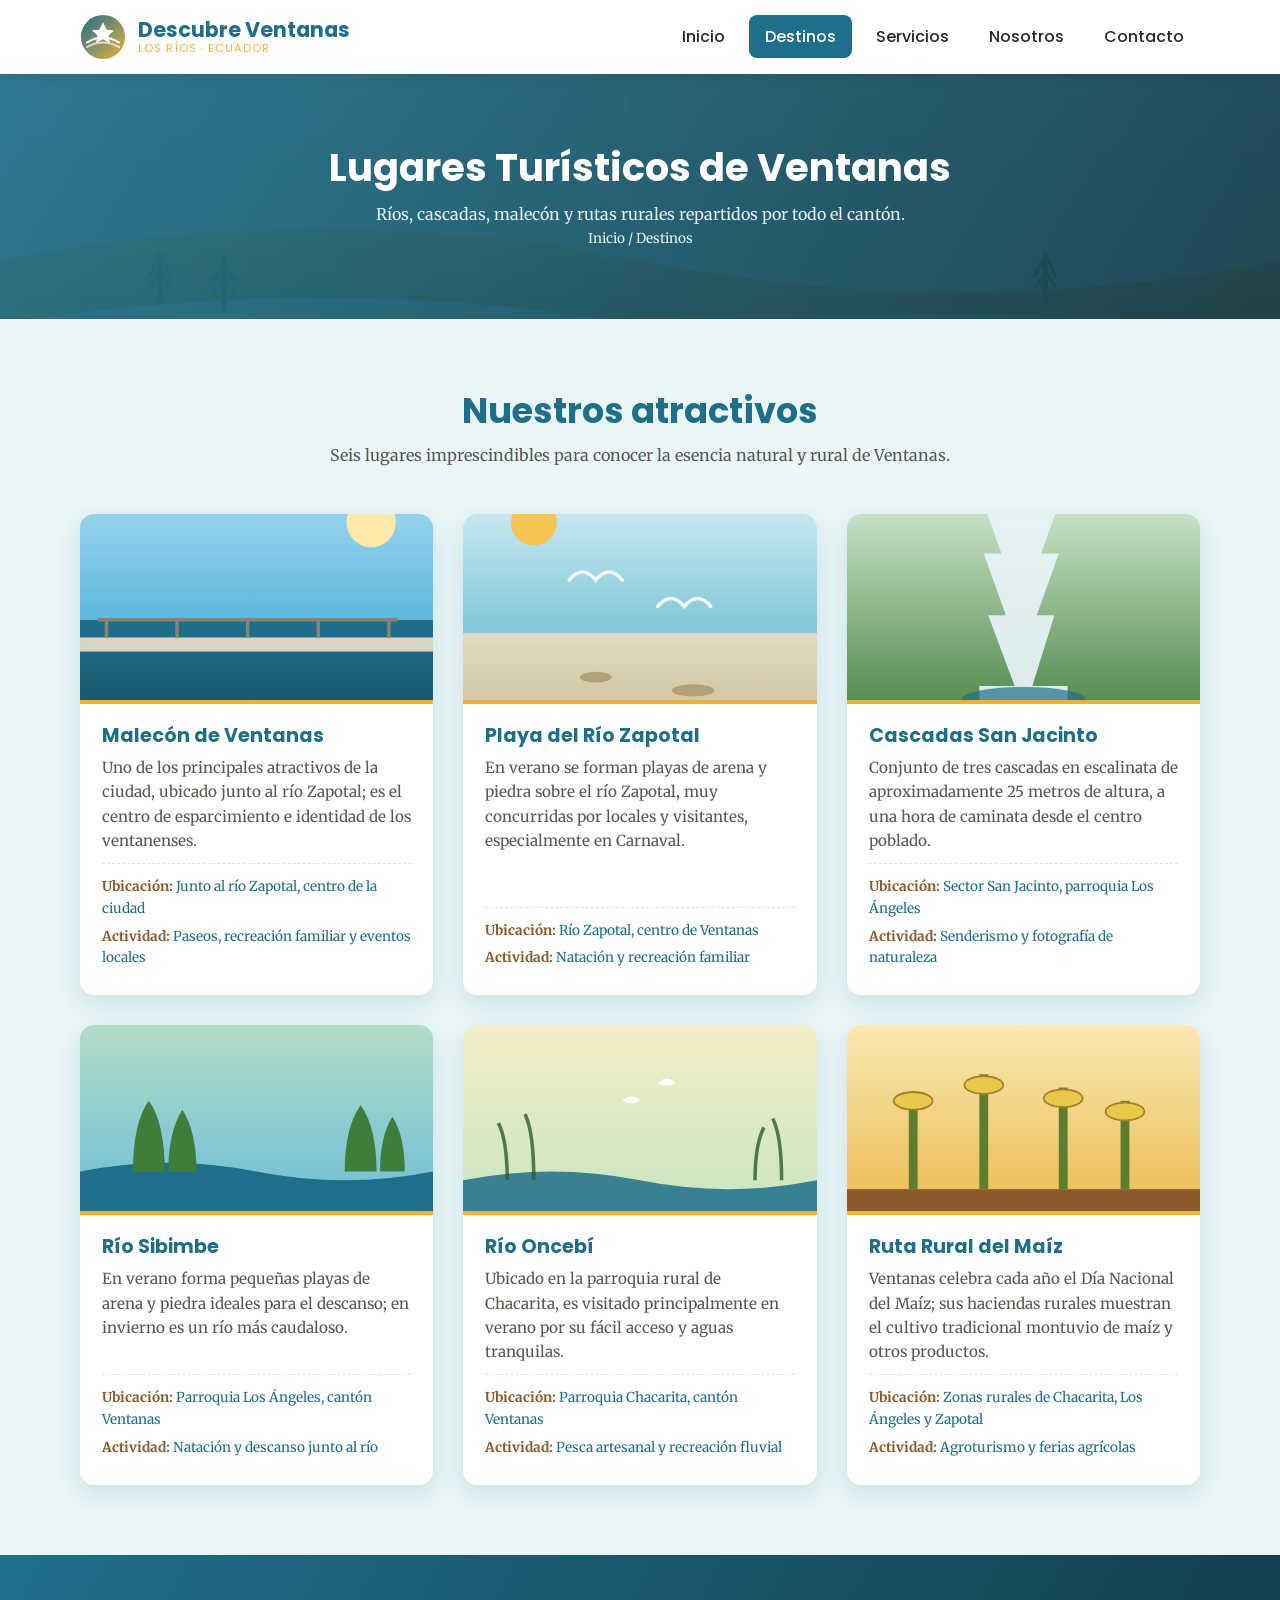
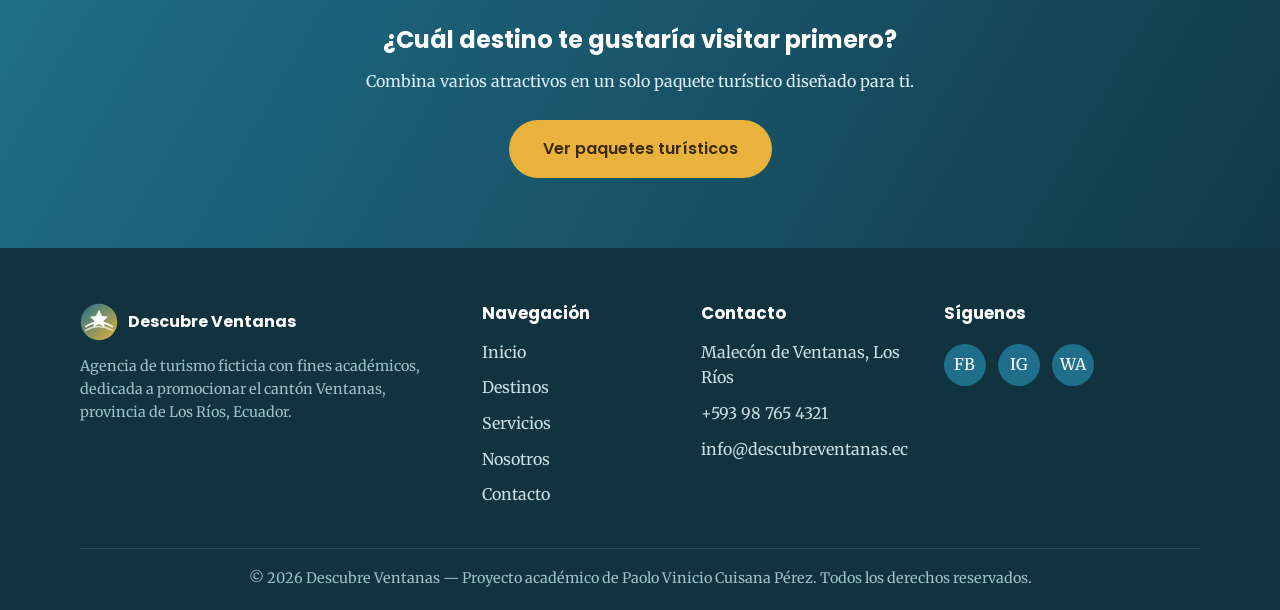
==== destinos.html @ 7761a27a "Agregar página de destinos y atractivos turísticos Co-Authored-By: Claude Sonnet 5 <noreply@anthropi" ====
<!DOCTYPE html>
<html lang="es">
<head>
  <meta charset="UTF-8">
  <meta name="viewport" content="width=device-width, initial-scale=1.0">
  <title>Destinos y Atractivos | Descubre Ventanas</title>
  <meta name="description" content="Conoce los principales atractivos turísticos del cantón Ventanas, Los Ríos: ríos, cascadas, malecón y rutas rurales.">
  <link rel="icon" type="image/svg+xml" href="images/logo.svg">
  <link rel="preconnect" href="https://fonts.googleapis.com">
  <link href="https://fonts.googleapis.com/css2?family=Merriweather:wght@300;400;700&family=Poppins:wght@400;500;600;700&display=swap" rel="stylesheet">
  <link rel="stylesheet" href="css/styles.css">
</head>
<body>

  <header class="encabezado">
    <nav class="barra-nav">
      <a href="index.html" class="marca">
        <img src="images/logo.svg" alt="Logotipo de Descubre Ventanas">
        <span class="nombre-agencia">Descubre Ventanas<span>Los Ríos · Ecuador</span></span>
      </a>
      <button class="boton-menu-movil" aria-label="Abrir menú" aria-expanded="false" id="botonMenu">&#9776;</button>
      <ul class="menu-principal" id="menuPrincipal">
        <li><a href="index.html">Inicio</a></li>
        <li><a href="destinos.html" class="activo">Destinos</a></li>
        <li><a href="servicios.html">Servicios</a></li>
        <li><a href="nosotros.html">Nosotros</a></li>
        <li><a href="contacto.html">Contacto</a></li>
      </ul>
    </nav>
  </header>

  <main>
    <section class="banner-interno">
      <h1>Lugares Turísticos de Ventanas</h1>
      <p>Ríos, cascadas, malecón y rutas rurales repartidos por todo el cantón.</p>
      <p class="migas">Inicio / Destinos</p>
    </section>

    <section>
      <div class="contenedor">
        <div class="seccion-titulo">
          <h2>Nuestros atractivos</h2>
          <p>Seis lugares imprescindibles para conocer la esencia natural y rural de Ventanas.</p>
        </div>

        <div class="grid-atractivos">

          <article class="tarjeta-atractivo">
            <img src="images/destino1.svg" alt="Malecón de Ventanas junto al río Zapotal">
            <div class="contenido">
              <h3>Malecón de Ventanas</h3>
              <p>Uno de los principales atractivos de la ciudad, ubicado junto al río Zapotal; es el centro de esparcimiento e identidad de los ventanenses.</p>
              <div class="meta">
                <span><strong>Ubicación:</strong> Junto al río Zapotal, centro de la ciudad</span>
                <span><strong>Actividad:</strong> Paseos, recreación familiar y eventos locales</span>
              </div>
            </div>
          </article>

          <article class="tarjeta-atractivo">
            <img src="images/destino2.svg" alt="Playa del Río Zapotal">
            <div class="contenido">
              <h3>Playa del Río Zapotal</h3>
              <p>En verano se forman playas de arena y piedra sobre el río Zapotal, muy concurridas por locales y visitantes, especialmente en Carnaval.</p>
              <div class="meta">
                <span><strong>Ubicación:</strong> Río Zapotal, centro de Ventanas</span>
                <span><strong>Actividad:</strong> Natación y recreación familiar</span>
              </div>
            </div>
          </article>

          <article class="tarjeta-atractivo">
            <img src="images/destino3.svg" alt="Cascadas San Jacinto">
            <div class="contenido">
              <h3>Cascadas San Jacinto</h3>
              <p>Conjunto de tres cascadas en escalinata de aproximadamente 25 metros de altura, a una hora de caminata desde el centro poblado.</p>
              <div class="meta">
                <span><strong>Ubicación:</strong> Sector San Jacinto, parroquia Los Ángeles</span>
                <span><strong>Actividad:</strong> Senderismo y fotografía de naturaleza</span>
              </div>
            </div>
          </article>

          <article class="tarjeta-atractivo">
            <img src="images/destino4.svg" alt="Río Sibimbe">
            <div class="contenido">
              <h3>Río Sibimbe</h3>
              <p>En verano forma pequeñas playas de arena y piedra ideales para el descanso; en invierno es un río más caudaloso.</p>
              <div class="meta">
                <span><strong>Ubicación:</strong> Parroquia Los Ángeles, cantón Ventanas</span>
                <span><strong>Actividad:</strong> Natación y descanso junto al río</span>
              </div>
            </div>
          </article>

          <article class="tarjeta-atractivo">
            <img src="images/destino5.svg" alt="Río Oncebí">
            <div class="contenido">
              <h3>Río Oncebí</h3>
              <p>Ubicado en la parroquia rural de Chacarita, es visitado principalmente en verano por su fácil acceso y aguas tranquilas.</p>
              <div class="meta">
                <span><strong>Ubicación:</strong> Parroquia Chacarita, cantón Ventanas</span>
                <span><strong>Actividad:</strong> Pesca artesanal y recreación fluvial</span>
              </div>
            </div>
          </article>

          <article class="tarjeta-atractivo">
            <img src="images/destino6.svg" alt="Ruta rural del maíz en Ventanas">
            <div class="contenido">
              <h3>Ruta Rural del Maíz</h3>
              <p>Ventanas celebra cada año el Día Nacional del Maíz; sus haciendas rurales muestran el cultivo tradicional montuvio de maíz y otros productos.</p>
              <div class="meta">
                <span><strong>Ubicación:</strong> Zonas rurales de Chacarita, Los Ángeles y Zapotal</span>
                <span><strong>Actividad:</strong> Agroturismo y ferias agrícolas</span>
              </div>
            </div>
          </article>

        </div>
      </div>
    </section>

    <section class="cta">
      <div class="contenedor">
        <h2>¿Cuál destino te gustaría visitar primero?</h2>
        <p>Combina varios atractivos en un solo paquete turístico diseñado para ti.</p>
        <a href="servicios.html" class="btn btn-primario">Ver paquetes turísticos</a>
      </div>
    </section>
  </main>

  <footer class="pie-pagina">
    <div class="contenedor">
      <div class="pie-grid">
        <div>
          <div class="pie-marca">
            <img src="images/logo.svg" alt="Logotipo Descubre Ventanas">
            <span>Descubre Ventanas</span>
          </div>
          <p>Agencia de turismo ficticia con fines académicos, dedicada a promocionar el cantón Ventanas, provincia de Los Ríos, Ecuador.</p>
        </div>
        <div>
          <h4>Navegación</h4>
          <ul>
            <li><a href="index.html">Inicio</a></li>
            <li><a href="destinos.html">Destinos</a></li>
            <li><a href="servicios.html">Servicios</a></li>
            <li><a href="nosotros.html">Nosotros</a></li>
            <li><a href="contacto.html">Contacto</a></li>
          </ul>
        </div>
        <div>
          <h4>Contacto</h4>
          <ul>
            <li>Malecón de Ventanas, Los Ríos</li>
            <li>+593 98 765 4321</li>
            <li>info@descubreventanas.ec</li>
          </ul>
        </div>
        <div>
          <h4>Síguenos</h4>
          <div class="redes-sociales">
            <a href="#" aria-label="Facebook">FB</a>
            <a href="#" aria-label="Instagram">IG</a>
            <a href="#" aria-label="WhatsApp">WA</a>
          </div>
        </div>
      </div>
      <div class="pie-inferior">
        <p>&copy; 2026 Descubre Ventanas — Proyecto académico de Paolo Vinicio Cuisana Pérez. Todos los derechos reservados.</p>
      </div>
    </div>
  </footer>

  <script>
    const botonMenu = document.getElementById('botonMenu');
    const menuPrincipal = document.getElementById('menuPrincipal');
    botonMenu.addEventListener('click', () => {
      const abierto = menuPrincipal.classList.toggle('abierto');
      botonMenu.setAttribute('aria-expanded', abierto);
    });
  </script>
</body>
</html>
---- css/styles.css ----
/* ==========================================================================
   Descubre Ventanas — Hoja de estilos principal
   Agencia de turismo ficticia | Cantón Ventanas, Los Ríos, Ecuador
   ========================================================================== */

/* ---------- Variables globales ---------- */
:root {
  --rio: #1f6f8b;
  --rio-claro: #5fb8dd;
  --fondo-suave: #eaf6f7;
  --maiz: #e8b23d;
  --maiz-suave: #fdf1c7;
  --verde: #3f7d3a;
  --tierra: #8a5a2b;
  --texto: #2c2a26;
  --texto-suave: #5a5650;
  --blanco: #ffffff;
  --sombra: 0 8px 24px rgba(31, 111, 139, 0.16);
  --radio: 14px;
  --fuente-titulos: "Poppins", "Segoe UI", Arial, sans-serif;
  --fuente-texto: "Merriweather", Georgia, serif;
}

/* ---------- Reset básico y modelo de caja ---------- */
* {
  margin: 0;
  padding: 0;
  box-sizing: border-box;
}

html {
  scroll-behavior: smooth;
}

body {
  font-family: var(--fuente-texto);
  color: var(--texto);
  background-color: var(--fondo-suave);
  line-height: 1.6;
  overflow-x: hidden;
}

img {
  max-width: 100%;
  display: block;
}

a {
  text-decoration: none;
  color: inherit;
}

ul {
  list-style: none;
}

h1, h2, h3, h4 {
  font-family: var(--fuente-titulos);
  color: var(--rio);
  line-height: 1.25;
}

.contenedor {
  width: 100%;
  max-width: 1160px;
  margin: 0 auto;
  padding: 0 20px;
}

section {
  padding: 70px 0;
}

.seccion-titulo {
  text-align: center;
  margin-bottom: 45px;
}

.seccion-titulo h2 {
  font-size: 2.2rem;
  margin-bottom: 10px;
}

.seccion-titulo p {
  color: var(--texto-suave);
  max-width: 620px;
  margin: 0 auto;
}

.fondo-alterno {
  background-color: var(--maiz-suave);
}

/* ---------- Botones ---------- */
.btn {
  display: inline-block;
  padding: 14px 32px;
  border-radius: 50px;
  font-family: var(--fuente-titulos);
  font-weight: 600;
  border: 2px solid transparent;
  cursor: pointer;
  transition: transform 0.25s ease, box-shadow 0.25s ease, background-color 0.25s ease;
}

.btn-primario {
  background-color: var(--maiz);
  color: #3a2a05;
}

.btn-primario:hover,
.btn-primario:focus {
  background-color: #c8912a;
  transform: translateY(-3px);
  box-shadow: var(--sombra);
}

.btn-secundario {
  background-color: transparent;
  border-color: var(--blanco);
  color: var(--blanco);
}

.btn-secundario:hover,
.btn-secundario:focus {
  background-color: var(--blanco);
  color: var(--rio);
  transform: translateY(-3px);
}

.btn-outline {
  background-color: transparent;
  border-color: var(--rio);
  color: var(--rio);
}

.btn-outline:hover,
.btn-outline:focus {
  background-color: var(--rio);
  color: var(--blanco);
}

/* ---------- Encabezado / Menú principal ---------- */
.encabezado {
  position: sticky;
  top: 0;
  z-index: 100;
  background-color: rgba(255, 255, 255, 0.97);
  box-shadow: 0 2px 12px rgba(0, 0, 0, 0.08);
}

.barra-nav {
  display: flex;
  align-items: center;
  justify-content: space-between;
  padding: 14px 20px;
  max-width: 1160px;
  margin: 0 auto;
}

.marca {
  display: flex;
  align-items: center;
  gap: 12px;
}

.marca img {
  width: 46px;
  height: 46px;
}

.marca .nombre-agencia {
  font-family: var(--fuente-titulos);
  font-weight: 700;
  font-size: 1.3rem;
  color: var(--rio);
  line-height: 1.1;
}

.marca .nombre-agencia span {
  display: block;
  font-size: 0.7rem;
  font-weight: 400;
  color: var(--maiz);
  letter-spacing: 1px;
  text-transform: uppercase;
}

.menu-principal {
  display: flex;
  gap: 8px;
}

.menu-principal a {
  padding: 10px 16px;
  border-radius: 8px;
  font-family: var(--fuente-titulos);
  font-weight: 500;
  color: var(--texto);
  transition: background-color 0.2s ease, color 0.2s ease;
}

.menu-principal a:hover,
.menu-principal a:focus {
  background-color: var(--fondo-suave);
  color: var(--rio);
}

.menu-principal a.activo {
  background-color: var(--rio);
  color: var(--blanco);
}

.boton-menu-movil {
  display: none;
  background: none;
  border: none;
  font-size: 1.6rem;
  color: var(--rio);
  cursor: pointer;
}

/* ---------- Hero ---------- */
.hero {
  position: relative;
  min-height: 88vh;
  display: flex;
  align-items: center;
  color: var(--blanco);
  overflow: hidden;
}

.hero-fondo {
  position: absolute;
  inset: 0;
  width: 100%;
  height: 100%;
  object-fit: cover;
  z-index: -2;
}

.hero::after {
  content: "";
  position: absolute;
  inset: 0;
  background: linear-gradient(180deg, rgba(15, 45, 60, 0.35), rgba(15, 45, 60, 0.78));
  z-index: -1;
}

.hero-contenido {
  max-width: 680px;
  padding: 0 20px;
  margin: 0 auto;
  text-align: center;
}

.hero-contenido .eslogan {
  font-family: var(--fuente-titulos);
  text-transform: uppercase;
  letter-spacing: 3px;
  color: var(--maiz-suave);
  font-size: 0.95rem;
  margin-bottom: 14px;
}

.hero-contenido h1 {
  color: var(--blanco);
  font-size: 3rem;
  margin-bottom: 18px;
}

.hero-contenido p {
  font-family: var(--fuente-texto);
  font-size: 1.1rem;
  margin-bottom: 30px;
}

.hero-botones {
  display: flex;
  gap: 16px;
  justify-content: center;
  flex-wrap: wrap;
}

/* ---------- Franja de destacados (página inicio) ---------- */
.destacados {
  display: grid;
  grid-template-columns: repeat(3, 1fr);
  gap: 26px;
}

.destacado-card {
  background-color: var(--blanco);
  border: 1px solid #dcebee;
  border-radius: var(--radio);
  padding: 30px 24px;
  text-align: center;
  box-shadow: var(--sombra);
  transition: transform 0.25s ease;
}

.destacado-card:hover {
  transform: translateY(-6px);
}

.destacado-card .icono {
  font-size: 2.4rem;
  margin-bottom: 14px;
}

.destacado-card h3 {
  margin-bottom: 10px;
  font-size: 1.15rem;
}

.destacado-card p {
  color: var(--texto-suave);
  font-size: 0.95rem;
}

/* ---------- Llamado a la acción ---------- */
.cta {
  background: linear-gradient(120deg, var(--rio), #123a49);
  color: var(--blanco);
  text-align: center;
  padding: 70px 20px;
}

.cta h2 {
  color: var(--blanco);
  margin-bottom: 14px;
}

.cta p {
  max-width: 560px;
  margin: 0 auto 26px;
  color: #dcf0f6;
}

/* ---------- Tarjetas de atractivos (Grid) ---------- */
.grid-atractivos {
  display: grid;
  grid-template-columns: repeat(3, 1fr);
  gap: 30px;
}

.tarjeta-atractivo {
  background-color: var(--blanco);
  border-radius: var(--radio);
  overflow: hidden;
  box-shadow: var(--sombra);
  display: flex;
  flex-direction: column;
  transition: transform 0.25s ease, box-shadow 0.25s ease;
}

.tarjeta-atractivo:hover {
  transform: translateY(-8px);
  box-shadow: 0 14px 30px rgba(31, 111, 139, 0.22);
}

.tarjeta-atractivo img {
  width: 100%;
  height: 190px;
  object-fit: cover;
  border-bottom: 4px solid var(--maiz);
}

.tarjeta-atractivo .contenido {
  padding: 20px 22px 26px;
  display: flex;
  flex-direction: column;
  flex-grow: 1;
}

.tarjeta-atractivo h3 {
  font-size: 1.2rem;
  margin-bottom: 8px;
}

.tarjeta-atractivo p {
  color: var(--texto-suave);
  font-size: 0.95rem;
  margin-bottom: 10px;
}

.tarjeta-atractivo .meta {
  margin-top: auto;
  display: flex;
  flex-direction: column;
  gap: 6px;
  font-size: 0.85rem;
  color: var(--rio);
  border-top: 1px dashed #d3e6ea;
  padding-top: 12px;
}

.tarjeta-atractivo .meta strong {
  color: var(--tierra);
}

/* ---------- Servicios y paquetes (Flexbox) ---------- */
.grid-servicios {
  display: flex;
  flex-wrap: wrap;
  gap: 28px;
  justify-content: center;
}

.tarjeta-servicio {
  background-color: var(--blanco);
  border-radius: var(--radio);
  box-shadow: var(--sombra);
  flex: 1 1 260px;
  max-width: 340px;
  padding: 30px 26px;
  display: flex;
  flex-direction: column;
  border-top: 5px solid var(--maiz);
  transition: transform 0.25s ease;
}

.tarjeta-servicio:hover {
  transform: translateY(-6px);
}

.tarjeta-servicio .icono {
  font-size: 2.2rem;
  margin-bottom: 12px;
}

.tarjeta-servicio h3 {
  margin-bottom: 10px;
  font-size: 1.2rem;
}

.tarjeta-servicio p {
  color: var(--texto-suave);
  font-size: 0.95rem;
  margin-bottom: 18px;
  flex-grow: 1;
}

.tarjeta-servicio .precio {
  font-family: var(--fuente-titulos);
  font-weight: 700;
  color: var(--rio);
  font-size: 1.15rem;
  margin-bottom: 14px;
}

.tarjeta-servicio .precio span {
  font-size: 0.8rem;
  font-weight: 400;
  color: var(--texto-suave);
  display: block;
}

.tarjeta-servicio ul {
  margin: 0 0 18px;
  font-size: 0.88rem;
  color: var(--texto-suave);
}

.tarjeta-servicio ul li::before {
  content: "🌽 ";
}

.tarjeta-servicio ul li {
  margin-bottom: 6px;
}

/* ---------- Página Nosotros ---------- */
.dos-columnas {
  display: grid;
  grid-template-columns: 1fr 1fr;
  gap: 50px;
  align-items: center;
}

.dos-columnas img {
  border-radius: var(--radio);
  box-shadow: var(--sombra);
}

.valores-lista {
  display: grid;
  grid-template-columns: repeat(4, 1fr);
  gap: 22px;
  margin-top: 20px;
}

.valor-item {
  background-color: var(--blanco);
  border-radius: var(--radio);
  padding: 26px 18px;
  text-align: center;
  box-shadow: var(--sombra);
  border-bottom: 4px solid var(--rio-claro);
}

.valor-item .icono {
  font-size: 2rem;
  margin-bottom: 10px;
}

.linea-tiempo {
  border-left: 3px solid var(--maiz);
  padding-left: 26px;
  margin-top: 10px;
}

.linea-tiempo .hito {
  margin-bottom: 22px;
  position: relative;
}

.linea-tiempo .hito::before {
  content: "";
  position: absolute;
  left: -32px;
  top: 4px;
  width: 14px;
  height: 14px;
  background-color: var(--maiz);
  border-radius: 50%;
  border: 3px solid var(--blanco);
  box-shadow: 0 0 0 2px var(--maiz);
}

.linea-tiempo .hito strong {
  color: var(--rio);
  display: block;
  font-family: var(--fuente-titulos);
}

/* ---------- Formulario de contacto ---------- */
.contacto-envoltura {
  display: grid;
  grid-template-columns: 1fr 1fr;
  gap: 50px;
}

.info-contacto .item {
  display: flex;
  gap: 14px;
  margin-bottom: 22px;
  align-items: flex-start;
}

.info-contacto .icono {
  font-size: 1.5rem;
  background-color: var(--fondo-suave);
  padding: 10px;
  border-radius: 10px;
}

.info-contacto h3 {
  font-size: 1rem;
  margin-bottom: 4px;
}

.info-contacto p {
  color: var(--texto-suave);
  font-size: 0.92rem;
}

.redes-sociales {
  display: flex;
  gap: 12px;
  margin-top: 20px;
}

.redes-sociales a {
  background-color: var(--rio);
  color: var(--blanco);
  width: 42px;
  height: 42px;
  border-radius: 50%;
  display: flex;
  align-items: center;
  justify-content: center;
  transition: background-color 0.2s ease, transform 0.2s ease;
}

.redes-sociales a:hover,
.redes-sociales a:focus {
  background-color: var(--maiz);
  transform: scale(1.08);
}

.formulario {
  background-color: var(--blanco);
  border-radius: var(--radio);
  box-shadow: var(--sombra);
  padding: 34px;
}

.campo {
  margin-bottom: 20px;
}

.campo label {
  display: block;
  font-family: var(--fuente-titulos);
  font-weight: 600;
  font-size: 0.92rem;
  margin-bottom: 7px;
  color: var(--rio);
}

.campo .requerido {
  color: #b5462f;
}

.campo input,
.campo select,
.campo textarea {
  width: 100%;
  padding: 12px 14px;
  border: 2px solid #d3e5ea;
  border-radius: 10px;
  font-family: var(--fuente-texto);
  font-size: 0.95rem;
  background-color: #fbfdfd;
  transition: border-color 0.2s ease, box-shadow 0.2s ease;
}

.campo input:focus,
.campo select:focus,
.campo textarea:focus {
  outline: none;
  border-color: var(--rio);
  box-shadow: 0 0 0 3px rgba(31, 111, 139, 0.15);
  background-color: var(--blanco);
}

.campo textarea {
  resize: vertical;
  min-height: 110px;
}

.fila-doble {
  display: grid;
  grid-template-columns: 1fr 1fr;
  gap: 18px;
}

.formulario .btn {
  width: 100%;
  text-align: center;
}

.nota-formulario {
  font-size: 0.82rem;
  color: var(--texto-suave);
  margin-top: 14px;
  text-align: center;
}

.mapa-envoltura {
  margin-top: 60px;
  border-radius: var(--radio);
  overflow: hidden;
  box-shadow: var(--sombra);
}

.mapa-envoltura iframe {
  width: 100%;
  height: 380px;
  border: 0;
  display: block;
}

/* ---------- Pie de página ---------- */
.pie-pagina {
  background-color: #10333f;
  color: #c9dfe3;
  padding: 55px 0 20px;
}

.pie-grid {
  display: grid;
  grid-template-columns: 2fr 1fr 1fr 1.4fr;
  gap: 36px;
  margin-bottom: 30px;
}

.pie-pagina h4 {
  color: var(--blanco);
  margin-bottom: 16px;
  font-size: 1.05rem;
}

.pie-marca {
  display: flex;
  align-items: center;
  gap: 10px;
  margin-bottom: 14px;
}

.pie-marca img {
  width: 38px;
  height: 38px;
}

.pie-marca span {
  font-family: var(--fuente-titulos);
  font-weight: 700;
  color: var(--blanco);
}

.pie-pagina p {
  font-size: 0.9rem;
  color: #9cc0c7;
}

.pie-pagina ul li {
  margin-bottom: 10px;
}

.pie-pagina ul li a:hover,
.pie-pagina ul li a:focus {
  color: var(--maiz);
}

.pie-inferior {
  border-top: 1px solid rgba(255, 255, 255, 0.12);
  padding-top: 18px;
  text-align: center;
  font-size: 0.82rem;
  color: #7fa3aa;
}

/* ---------- Banner interno para páginas secundarias ---------- */
.banner-interno {
  background: linear-gradient(120deg, rgba(31,111,139,0.92), rgba(18,58,73,0.92)), url("../images/hero.svg");
  background-size: cover;
  background-position: center;
  color: var(--blanco);
  padding: 70px 20px;
  text-align: center;
}

.banner-interno h1 {
  color: var(--blanco);
  font-size: 2.4rem;
  margin-bottom: 10px;
}

.banner-interno p {
  color: #e2f2f6;
  max-width: 560px;
  margin: 0 auto;
}

.migas {
  font-size: 0.85rem;
  margin-top: 14px;
  color: var(--maiz-suave);
}

/* ---------- Utilidades ---------- */
.centrado {
  text-align: center;
}

.mt-grande {
  margin-top: 50px;
}

/* ==========================================================================
   Diseño responsive
   ========================================================================== */

@media (max-width: 1024px) {
  .destacados,
  .grid-atractivos {
    grid-template-columns: repeat(2, 1fr);
  }

  .pie-grid {
    grid-template-columns: 1fr 1fr;
  }

  .valores-lista {
    grid-template-columns: repeat(2, 1fr);
  }
}

@media (max-width: 768px) {
  .menu-principal {
    position: absolute;
    top: 100%;
    left: 0;
    right: 0;
    background-color: var(--blanco);
    flex-direction: column;
    padding: 10px 20px 20px;
    box-shadow: 0 10px 20px rgba(0, 0, 0, 0.1);
    display: none;
  }

  .menu-principal.abierto {
    display: flex;
  }

  .boton-menu-movil {
    display: block;
  }

  .hero-contenido h1 {
    font-size: 2.1rem;
  }

  .destacados,
  .grid-atractivos {
    grid-template-columns: 1fr;
  }

  .dos-columnas,
  .contacto-envoltura {
    grid-template-columns: 1fr;
  }

  .dos-columnas .imagen {
    order: -1;
  }

  .fila-doble {
    grid-template-columns: 1fr;
  }

  .pie-grid {
    grid-template-columns: 1fr;
    text-align: center;
  }

  .pie-marca,
  .redes-sociales {
    justify-content: center;
  }

  .valores-lista {
    grid-template-columns: 1fr;
  }

  section {
    padding: 50px 0;
  }
}

@media (max-width: 480px) {
  .hero-contenido h1 {
    font-size: 1.7rem;
  }

  .hero-botones {
    flex-direction: column;
  }

  .btn {
    width: 100%;
    text-align: center;
  }

  .marca .nombre-agencia {
    font-size: 1.05rem;
  }
}
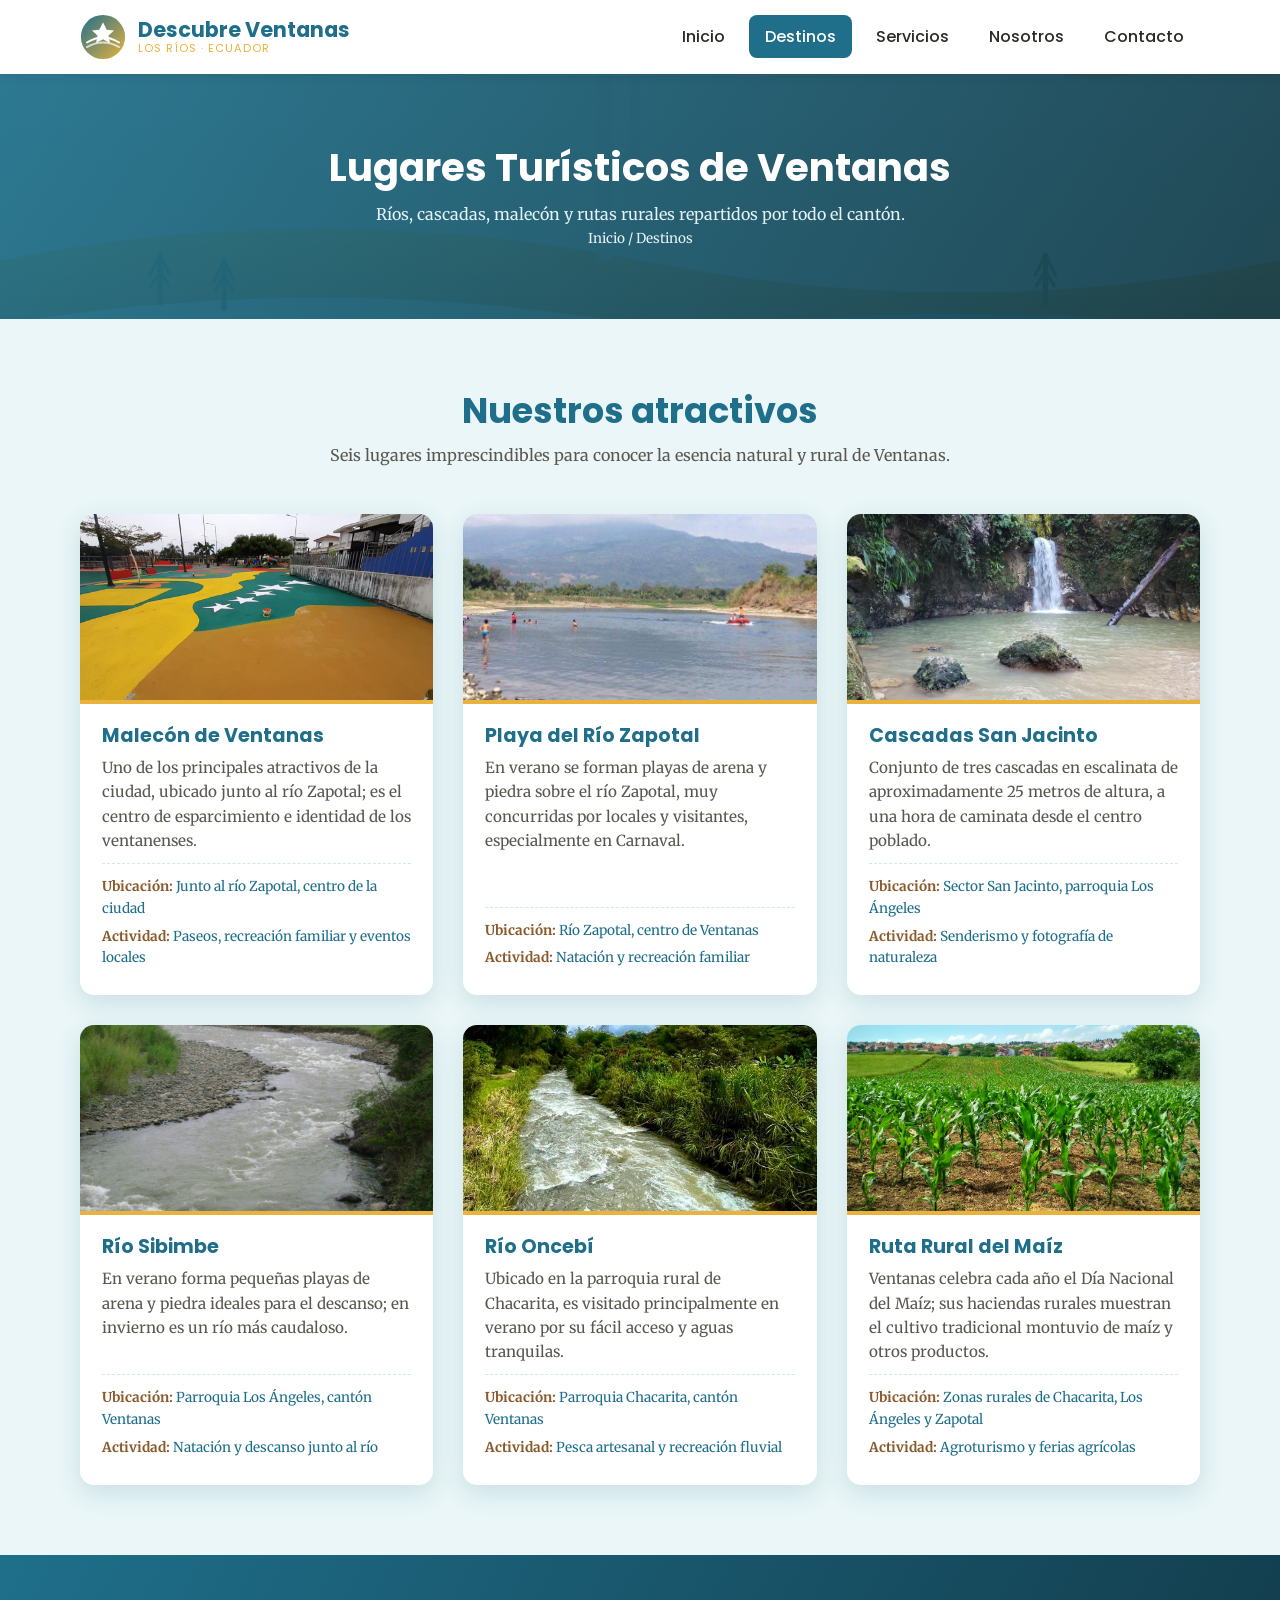
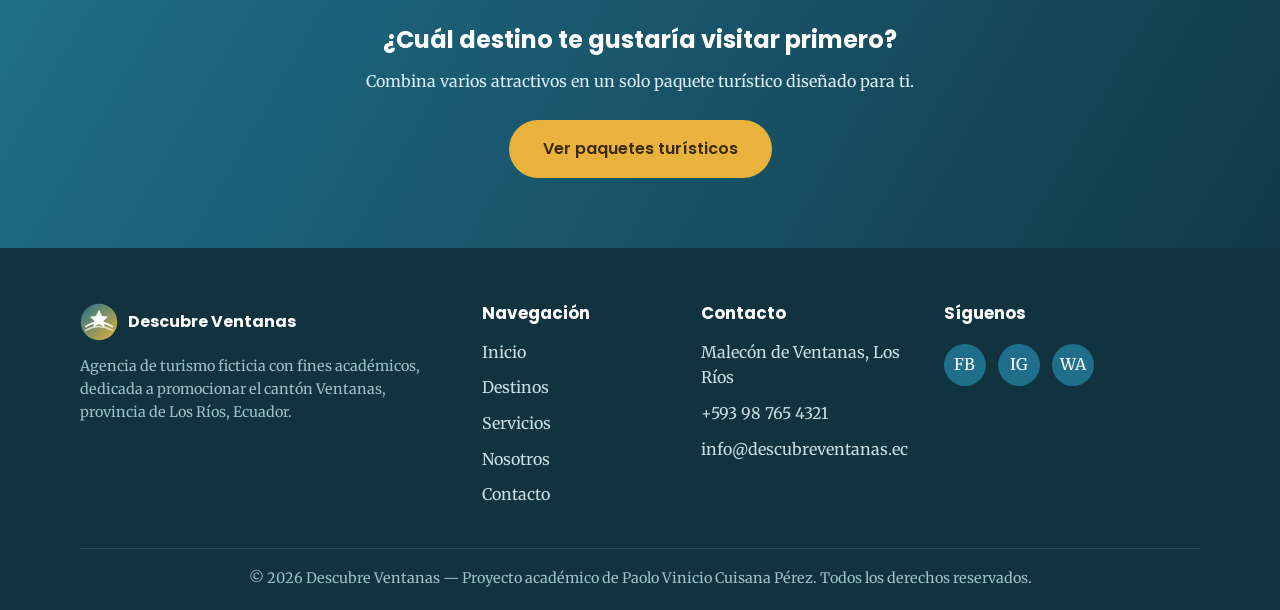
==== commit 78256893: "Reemplazar ilustraciones por fotografías reales de los atractivos Co-Authored-By: Claude Sonnet 5 <n" ====
--- a/destinos.html
+++ b/destinos.html
@@ -46,7 +46,7 @@
         <div class="grid-atractivos">
 
           <article class="tarjeta-atractivo">
-            <img src="images/destino1.svg" alt="Malecón de Ventanas junto al río Zapotal">
+            <img src="images/destino1.jpg" alt="Malecón de Ventanas junto al río Zapotal">
             <div class="contenido">
               <h3>Malecón de Ventanas</h3>
               <p>Uno de los principales atractivos de la ciudad, ubicado junto al río Zapotal; es el centro de esparcimiento e identidad de los ventanenses.</p>
@@ -58,7 +58,7 @@
           </article>
 
           <article class="tarjeta-atractivo">
-            <img src="images/destino2.svg" alt="Playa del Río Zapotal">
+            <img src="images/destino2.jpg" alt="Playa del Río Zapotal">
             <div class="contenido">
               <h3>Playa del Río Zapotal</h3>
               <p>En verano se forman playas de arena y piedra sobre el río Zapotal, muy concurridas por locales y visitantes, especialmente en Carnaval.</p>
@@ -70,7 +70,7 @@
           </article>
 
           <article class="tarjeta-atractivo">
-            <img src="images/destino3.svg" alt="Cascadas San Jacinto">
+            <img src="images/destino3.jpg" alt="Cascadas San Jacinto">
             <div class="contenido">
               <h3>Cascadas San Jacinto</h3>
               <p>Conjunto de tres cascadas en escalinata de aproximadamente 25 metros de altura, a una hora de caminata desde el centro poblado.</p>
@@ -82,7 +82,7 @@
           </article>
 
           <article class="tarjeta-atractivo">
-            <img src="images/destino4.svg" alt="Río Sibimbe">
+            <img src="images/destino4.jpg" alt="Río Sibimbe">
             <div class="contenido">
               <h3>Río Sibimbe</h3>
               <p>En verano forma pequeñas playas de arena y piedra ideales para el descanso; en invierno es un río más caudaloso.</p>
@@ -94,7 +94,7 @@
           </article>
 
           <article class="tarjeta-atractivo">
-            <img src="images/destino5.svg" alt="Río Oncebí">
+            <img src="images/destino5.jpeg" alt="Río Oncebí">
             <div class="contenido">
               <h3>Río Oncebí</h3>
               <p>Ubicado en la parroquia rural de Chacarita, es visitado principalmente en verano por su fácil acceso y aguas tranquilas.</p>
@@ -106,7 +106,7 @@
           </article>
 
           <article class="tarjeta-atractivo">
-            <img src="images/destino6.svg" alt="Ruta rural del maíz en Ventanas">
+            <img src="images/destino6.png" alt="Ruta rural del maíz en Ventanas">
             <div class="contenido">
               <h3>Ruta Rural del Maíz</h3>
               <p>Ventanas celebra cada año el Día Nacional del Maíz; sus haciendas rurales muestran el cultivo tradicional montuvio de maíz y otros productos.</p>
